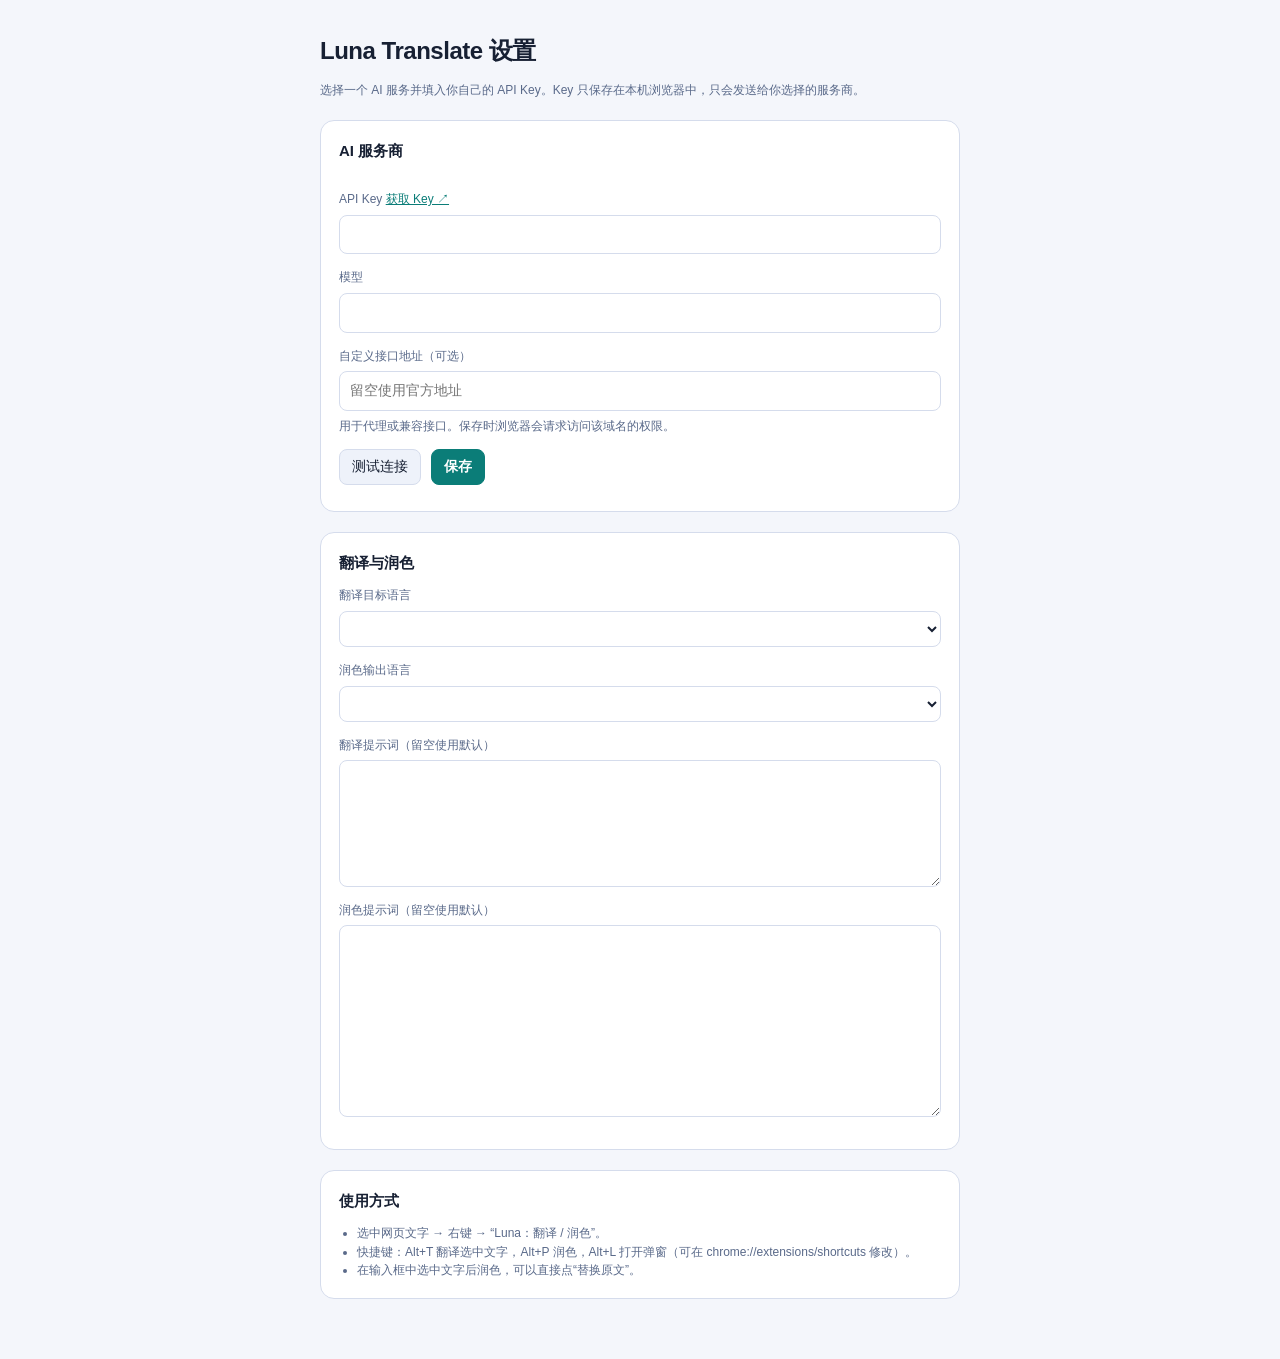
==== options.html @ a9fe971f "Initial Luna Translate Chrome extension Co-Authored-By: Claude Sonnet 5.5 <noreply@anthropic.com>" ====
<!doctype html>
<html lang="zh-CN">
<head>
  <meta charset="UTF-8" />
  <meta name="viewport" content="width=device-width, initial-scale=1.0" />
  <title>Luna Translate 设置</title>
  <link rel="stylesheet" href="ui.css" />
</head>
<body class="options">
  <main>
    <h1>Luna Translate 设置</h1>
    <p class="muted">选择一个 AI 服务并填入你自己的 API Key。Key 只保存在本机浏览器中，只会发送给你选择的服务商。</p>

    <section class="card">
      <h2>AI 服务商</h2>
      <div class="providers" id="providers" role="radiogroup" aria-label="AI 服务商"></div>

      <label class="field">
        <span>API Key <a id="keyLink" href="#" target="_blank" rel="noopener noreferrer">获取 Key ↗</a></span>
        <input id="apiKey" type="password" autocomplete="off" spellcheck="false" />
      </label>
      <label class="field">
        <span>模型</span>
        <input id="model" list="modelList" autocomplete="off" spellcheck="false" />
        <datalist id="modelList"></datalist>
      </label>
      <label class="field">
        <span>自定义接口地址（可选）</span>
        <input id="baseUrl" type="url" autocomplete="off" spellcheck="false" placeholder="留空使用官方地址" />
        <small class="muted">用于代理或兼容接口。保存时浏览器会请求访问该域名的权限。</small>
      </label>
      <div class="row">
        <button type="button" id="test">测试连接</button>
        <button type="button" class="primary" id="save">保存</button>
        <span id="status" class="muted" role="status" aria-live="polite"></span>
      </div>
    </section>

    <section class="card">
      <h2>翻译与润色</h2>
      <label class="field">
        <span>翻译目标语言</span>
        <select id="targetLanguage"></select>
      </label>
      <label class="field">
        <span>润色输出语言</span>
        <select id="polishLanguage"></select>
      </label>
      <label class="field">
        <span>翻译提示词（留空使用默认）</span>
        <textarea id="translatePrompt" rows="5"></textarea>
      </label>
      <label class="field">
        <span>润色提示词（留空使用默认）</span>
        <textarea id="polishPrompt" rows="8"></textarea>
      </label>
    </section>

    <section class="card">
      <h2>使用方式</h2>
      <ul class="muted">
        <li>选中网页文字 → 右键 → “Luna：翻译 / 润色”。</li>
        <li>快捷键：Alt+T 翻译选中文字，Alt+P 润色，Alt+L 打开弹窗（可在 chrome://extensions/shortcuts 修改）。</li>
        <li>在输入框中选中文字后润色，可以直接点“替换原文”。</li>
      </ul>
    </section>
  </main>
  <script type="module" src="options.js"></script>
</body>
</html>
---- ui.css ----
:root {
  --bg: #0b1120; --panel: #121b30; --panel-2: #17233f; --line: #26345a; --ink: #e8edf7; --muted: #8fa0c4;
  --accent: #75e6e0; --accent-ink: #06201f; --danger: #ff9a9a;
  color-scheme: dark light;
}
@media (prefers-color-scheme: light) {
  :root { --bg: #f4f6fb; --panel: #ffffff; --panel-2: #eef2fa; --line: #d5dcec; --ink: #172033; --muted: #5a6a8a; --accent: #0b7d78; --accent-ink: #ffffff; --danger: #b3261e; }
}
* { box-sizing: border-box; }
body { margin: 0; color: var(--ink); background: var(--bg); font: 14px/1.55 -apple-system, BlinkMacSystemFont, "Segoe UI", "PingFang SC", sans-serif; }
.hidden { display: none !important; }
.muted { color: var(--muted); font-size: 12px; }
button { font: inherit; color: var(--ink); background: var(--panel-2); border: 1px solid var(--line); border-radius: 8px; padding: 6px 12px; cursor: pointer; }
button:hover:not(:disabled) { border-color: var(--accent); }
button:disabled { opacity: .6; cursor: default; }
button.primary { color: var(--accent-ink); background: var(--accent); border-color: var(--accent); font-weight: 650; }
textarea, input, select { width: 100%; padding: 8px 10px; color: var(--ink); background: var(--panel); border: 1px solid var(--line); border-radius: 8px; font: inherit; }
textarea:focus, input:focus, select:focus, button:focus-visible { outline: 2px solid var(--accent); outline-offset: 1px; }
a { color: var(--accent); }

.popup { width: 380px; padding: 12px; }
.bar { display: flex; align-items: center; gap: 8px; margin-bottom: 10px; }
.bar strong { flex: 1; }
.provider-pill { padding: 1px 8px; color: var(--muted); border: 1px solid var(--line); border-radius: 999px; font-size: 11px; }
.icon-btn { padding: 2px 8px; }
.tabs { display: flex; gap: 4px; margin-bottom: 8px; }
.tab { flex: 1; }
.tab.is-active { color: var(--accent-ink); background: var(--accent); border-color: var(--accent); }
.popup textarea { min-height: 110px; resize: vertical; }
.row { display: flex; align-items: center; justify-content: space-between; gap: 10px; margin: 8px 0; }
.notice { margin: 8px 0; padding: 8px 10px; color: var(--danger); background: var(--panel); border: 1px solid var(--line); border-radius: 8px; overflow-wrap: anywhere; }
.output { max-height: 320px; overflow: auto; }
.lt-block { margin: 0 0 10px; padding: 10px 12px; border-radius: 10px; background: var(--panel-2); }
.lt-label { margin-bottom: 4px; color: var(--accent); font-size: 11px; font-weight: 650; letter-spacing: .06em; text-transform: uppercase; }
.lt-text { white-space: pre-wrap; overflow-wrap: anywhere; }
.lt-heading { margin: 8px 0 6px; font-size: 13px; }
.lt-actions { display: flex; gap: 8px; margin-top: 8px; }
.lt-action { padding: 2px 10px; font-size: 12px; }

.options main { max-width: 680px; margin: 0 auto; padding: 32px 20px 60px; }
.options h1 { margin: 0 0 6px; font-size: 24px; letter-spacing: -.02em; }
.options h2 { margin: 0 0 12px; font-size: 15px; }
.card { margin-top: 20px; padding: 18px; background: var(--panel); border: 1px solid var(--line); border-radius: 14px; }
.field { display: grid; gap: 6px; margin-bottom: 14px; }
.field > span { font-size: 12px; color: var(--muted); }
.providers { display: flex; flex-wrap: wrap; gap: 8px; margin-bottom: 16px; }
.provider-option.is-active { color: var(--accent-ink); background: var(--accent); border-color: var(--accent); font-weight: 650; }
.options .row { justify-content: flex-start; }
.options ul { margin: 0; padding-left: 18px; }
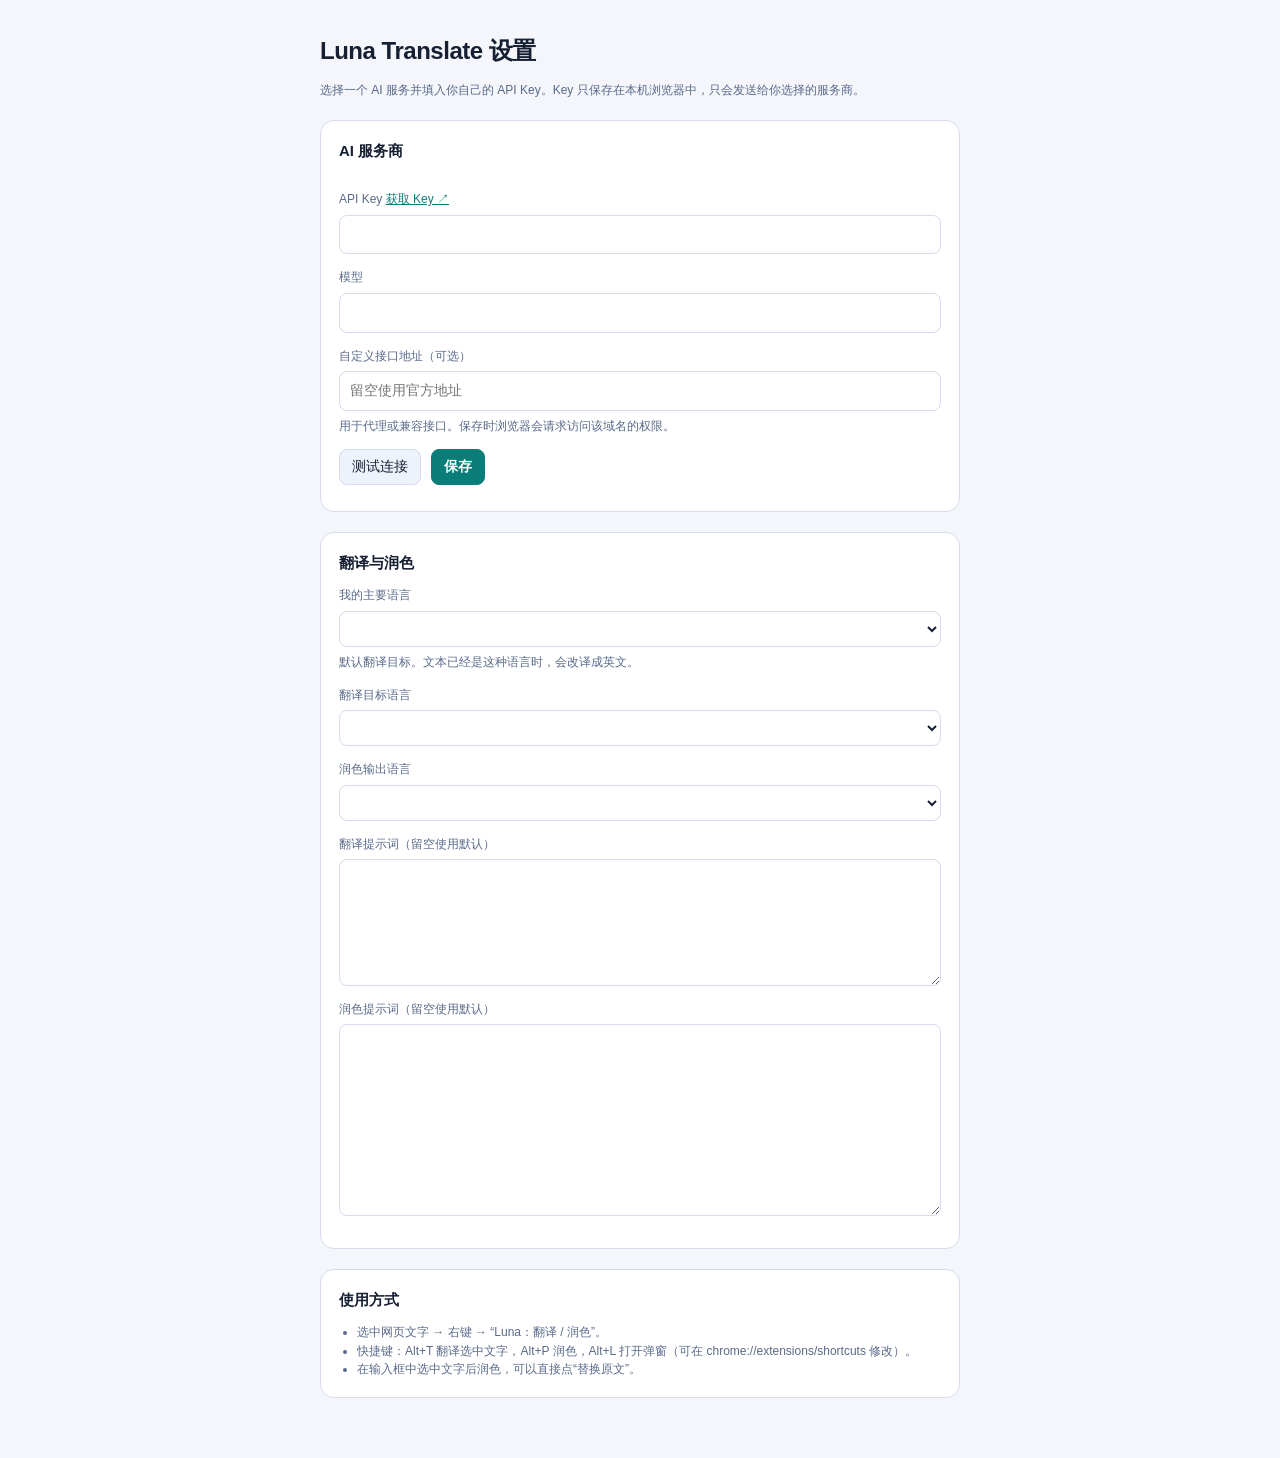
==== commit f5f6898b: "Make default prompts language-agnostic Add a primary-language setting; translate defaults to it (or " ====
--- a/options.html
+++ b/options.html
@@ -39,6 +39,11 @@
     <section class="card">
       <h2>翻译与润色</h2>
       <label class="field">
+        <span>我的主要语言</span>
+        <select id="primaryLanguage"></select>
+        <small class="muted">默认翻译目标。文本已经是这种语言时，会改译成英文。</small>
+      </label>
+      <label class="field">
         <span>翻译目标语言</span>
         <select id="targetLanguage"></select>
       </label>
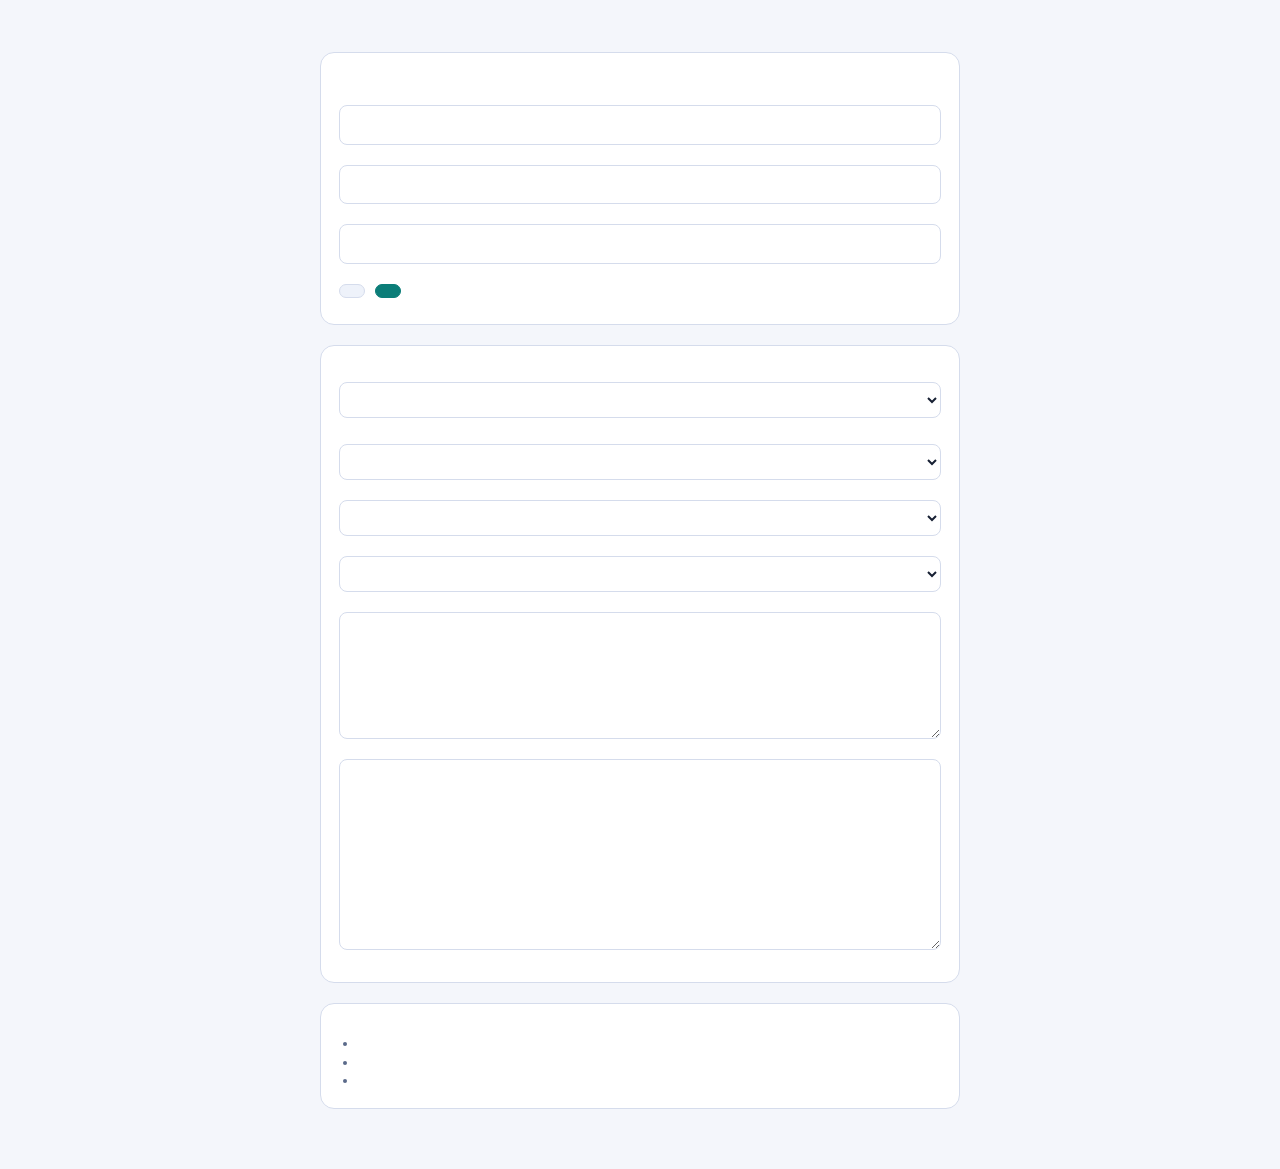
==== commit 95fd5e8c: "Localize the extension UI (en, zh_CN, zh_TW) following the browser language Co-Authored-By: Claude S" ====
--- a/options.html
+++ b/options.html
@@ -1,72 +1,76 @@
 <!doctype html>
-<html lang="zh-CN">
+<html>
 <head>
   <meta charset="UTF-8" />
   <meta name="viewport" content="width=device-width, initial-scale=1.0" />
-  <title>Luna Translate 设置</title>
+  <title>Luna Translate</title>
   <link rel="stylesheet" href="ui.css" />
 </head>
 <body class="options">
   <main>
-    <h1>Luna Translate 设置</h1>
-    <p class="muted">选择一个 AI 服务并填入你自己的 API Key。Key 只保存在本机浏览器中，只会发送给你选择的服务商。</p>
+    <h1 data-i18n="optPageTitle"></h1>
+    <p class="muted" data-i18n="optIntro"></p>
 
     <section class="card">
-      <h2>AI 服务商</h2>
-      <div class="providers" id="providers" role="radiogroup" aria-label="AI 服务商"></div>
+      <h2 data-i18n="optProvider"></h2>
+      <div class="providers" id="providers" role="radiogroup" data-i18n-label="optProvider"></div>
 
       <label class="field">
-        <span>API Key <a id="keyLink" href="#" target="_blank" rel="noopener noreferrer">获取 Key ↗</a></span>
+        <span><span data-i18n="optApiKey"></span> <a id="keyLink" href="#" target="_blank" rel="noopener noreferrer" data-i18n="optGetKey"></a></span>
         <input id="apiKey" type="password" autocomplete="off" spellcheck="false" />
       </label>
       <label class="field">
-        <span>模型</span>
+        <span data-i18n="optModel"></span>
         <input id="model" list="modelList" autocomplete="off" spellcheck="false" />
         <datalist id="modelList"></datalist>
       </label>
       <label class="field">
-        <span>自定义接口地址（可选）</span>
-        <input id="baseUrl" type="url" autocomplete="off" spellcheck="false" placeholder="留空使用官方地址" />
-        <small class="muted">用于代理或兼容接口。保存时浏览器会请求访问该域名的权限。</small>
+        <span data-i18n="optBaseUrl"></span>
+        <input id="baseUrl" type="url" autocomplete="off" spellcheck="false" data-i18n-placeholder="optBaseUrlPlaceholder" />
+        <small class="muted" data-i18n="optBaseUrlHelp"></small>
       </label>
       <div class="row">
-        <button type="button" id="test">测试连接</button>
-        <button type="button" class="primary" id="save">保存</button>
+        <button type="button" id="test" data-i18n="optTest"></button>
+        <button type="button" class="primary" id="save" data-i18n="optSave"></button>
         <span id="status" class="muted" role="status" aria-live="polite"></span>
       </div>
     </section>
 
     <section class="card">
-      <h2>翻译与润色</h2>
+      <h2 data-i18n="optSectionLang"></h2>
       <label class="field">
-        <span>我的主要语言</span>
+        <span data-i18n="optPrimary"></span>
         <select id="primaryLanguage"></select>
-        <small class="muted">默认翻译目标。文本已经是这种语言时，会改译成英文。</small>
+        <small class="muted" data-i18n="optPrimaryHelp"></small>
       </label>
       <label class="field">
-        <span>翻译目标语言</span>
+        <span data-i18n="optSecondary"></span>
+        <select id="secondaryLanguage"></select>
+      </label>
+      <label class="field">
+        <span data-i18n="optTarget"></span>
         <select id="targetLanguage"></select>
       </label>
       <label class="field">
-        <span>润色输出语言</span>
+        <span data-i18n="optPolishLang"></span>
         <select id="polishLanguage"></select>
       </label>
       <label class="field">
-        <span>翻译提示词（留空使用默认）</span>
+        <span data-i18n="optTranslatePrompt"></span>
         <textarea id="translatePrompt" rows="5"></textarea>
       </label>
       <label class="field">
-        <span>润色提示词（留空使用默认）</span>
+        <span data-i18n="optPolishPrompt"></span>
         <textarea id="polishPrompt" rows="8"></textarea>
       </label>
     </section>
 
     <section class="card">
-      <h2>使用方式</h2>
+      <h2 data-i18n="optUsage"></h2>
       <ul class="muted">
-        <li>选中网页文字 → 右键 → “Luna：翻译 / 润色”。</li>
-        <li>快捷键：Alt+T 翻译选中文字，Alt+P 润色，Alt+L 打开弹窗（可在 chrome://extensions/shortcuts 修改）。</li>
-        <li>在输入框中选中文字后润色，可以直接点“替换原文”。</li>
+        <li data-i18n="optUsage1"></li>
+        <li data-i18n="optUsage2"></li>
+        <li data-i18n="optUsage3"></li>
       </ul>
     </section>
   </main>
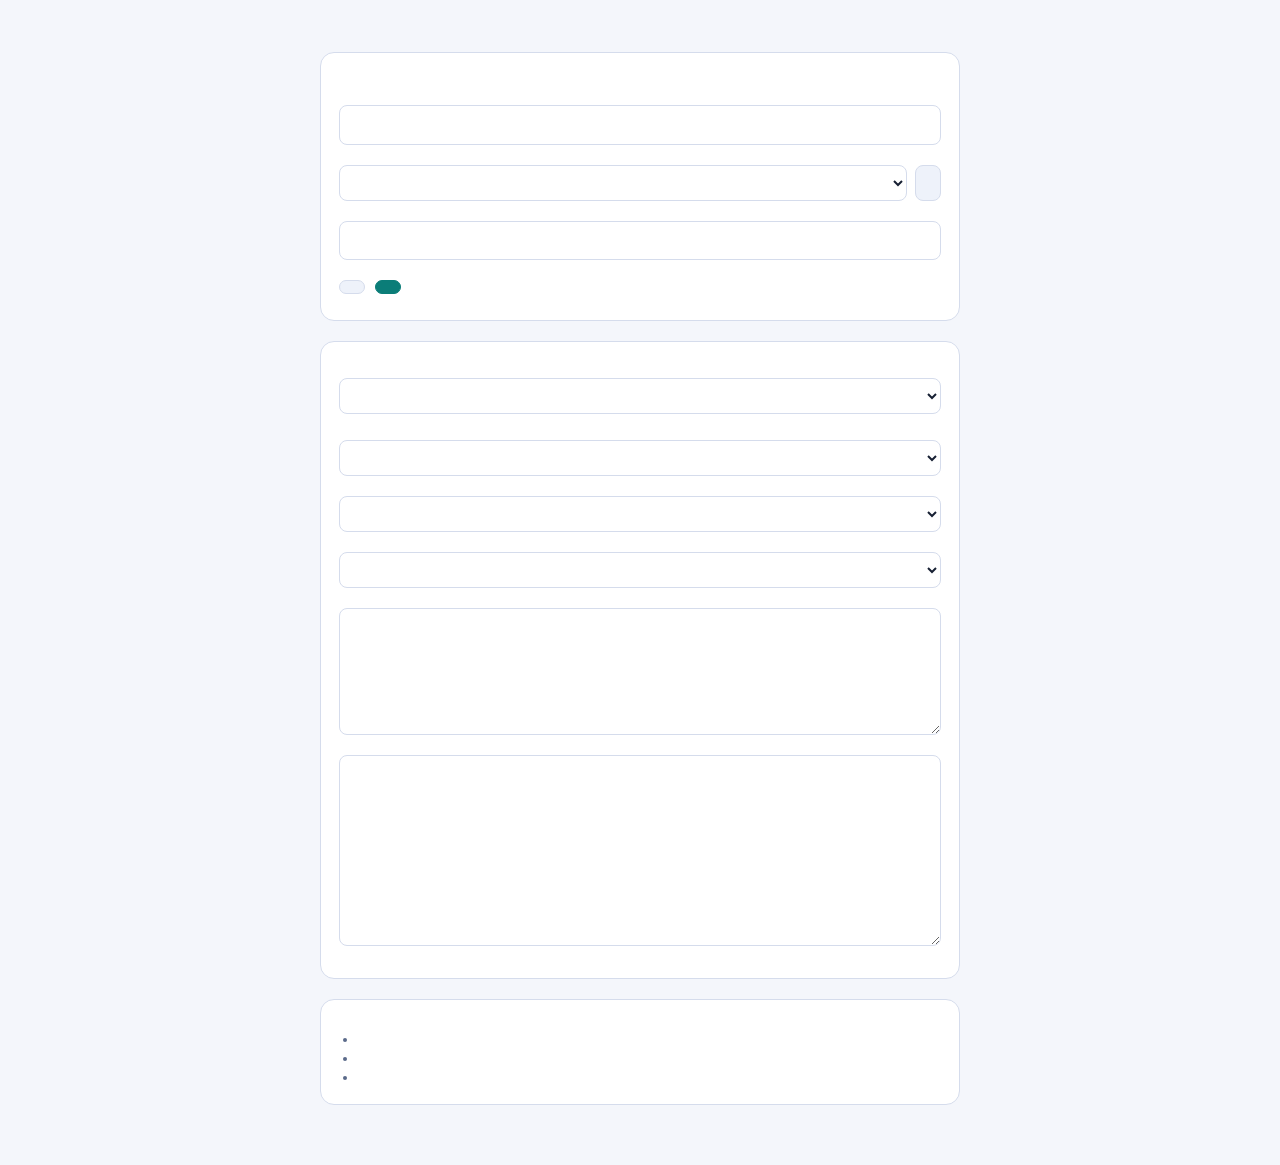
==== commit 47062a02: "Newer model lists, model dropdown, and live model refresh from each provider Co-Authored-By: Claude " ====
--- a/options.html
+++ b/options.html
@@ -19,11 +19,14 @@
         <span><span data-i18n="optApiKey"></span> <a id="keyLink" href="#" target="_blank" rel="noopener noreferrer" data-i18n="optGetKey"></a></span>
         <input id="apiKey" type="password" autocomplete="off" spellcheck="false" />
       </label>
-      <label class="field">
+      <div class="field">
         <span data-i18n="optModel"></span>
-        <input id="model" list="modelList" autocomplete="off" spellcheck="false" />
-        <datalist id="modelList"></datalist>
-      </label>
+        <div class="model-row">
+          <select id="modelSelect" data-i18n-label="optModel"></select>
+          <button type="button" id="refreshModels" data-i18n="optRefreshModels"></button>
+        </div>
+        <input id="model" class="hidden" autocomplete="off" spellcheck="false" data-i18n-placeholder="optModelCustomPlaceholder" />
+      </div>
       <label class="field">
         <span data-i18n="optBaseUrl"></span>
         <input id="baseUrl" type="url" autocomplete="off" spellcheck="false" data-i18n-placeholder="optBaseUrlPlaceholder" />
--- a/ui.css
+++ b/ui.css
@@ -22,7 +22,8 @@
 .bar { display: flex; align-items: center; gap: 8px; margin-bottom: 10px; }
 .bar strong { flex: 1; }
 .provider-pill { padding: 1px 8px; color: var(--muted); border: 1px solid var(--line); border-radius: 999px; font-size: 11px; }
-.icon-btn { padding: 2px 8px; }
+.icon-btn { display: grid; place-items: center; width: 32px; height: 32px; padding: 0; color: var(--muted); background: transparent; border-color: transparent; }
+.icon-btn:hover:not(:disabled) { color: var(--accent); border-color: var(--line); }
 .tabs { display: flex; gap: 4px; margin-bottom: 8px; }
 .tab { flex: 1; }
 .tab.is-active { color: var(--accent-ink); background: var(--accent); border-color: var(--accent); }
@@ -47,3 +48,7 @@
 .provider-option.is-active { color: var(--accent-ink); background: var(--accent); border-color: var(--accent); font-weight: 650; }
 .options .row { justify-content: flex-start; }
 .options ul { margin: 0; padding-left: 18px; }
+
+.kbd { margin-left: 4px; padding: 0 5px; border: 1px solid currentColor; border-radius: 4px; font: inherit; font-size: 11px; opacity: .7; }
+.model-row { display: flex; gap: 8px; }
+.model-row select { flex: 1; min-width: 0; }
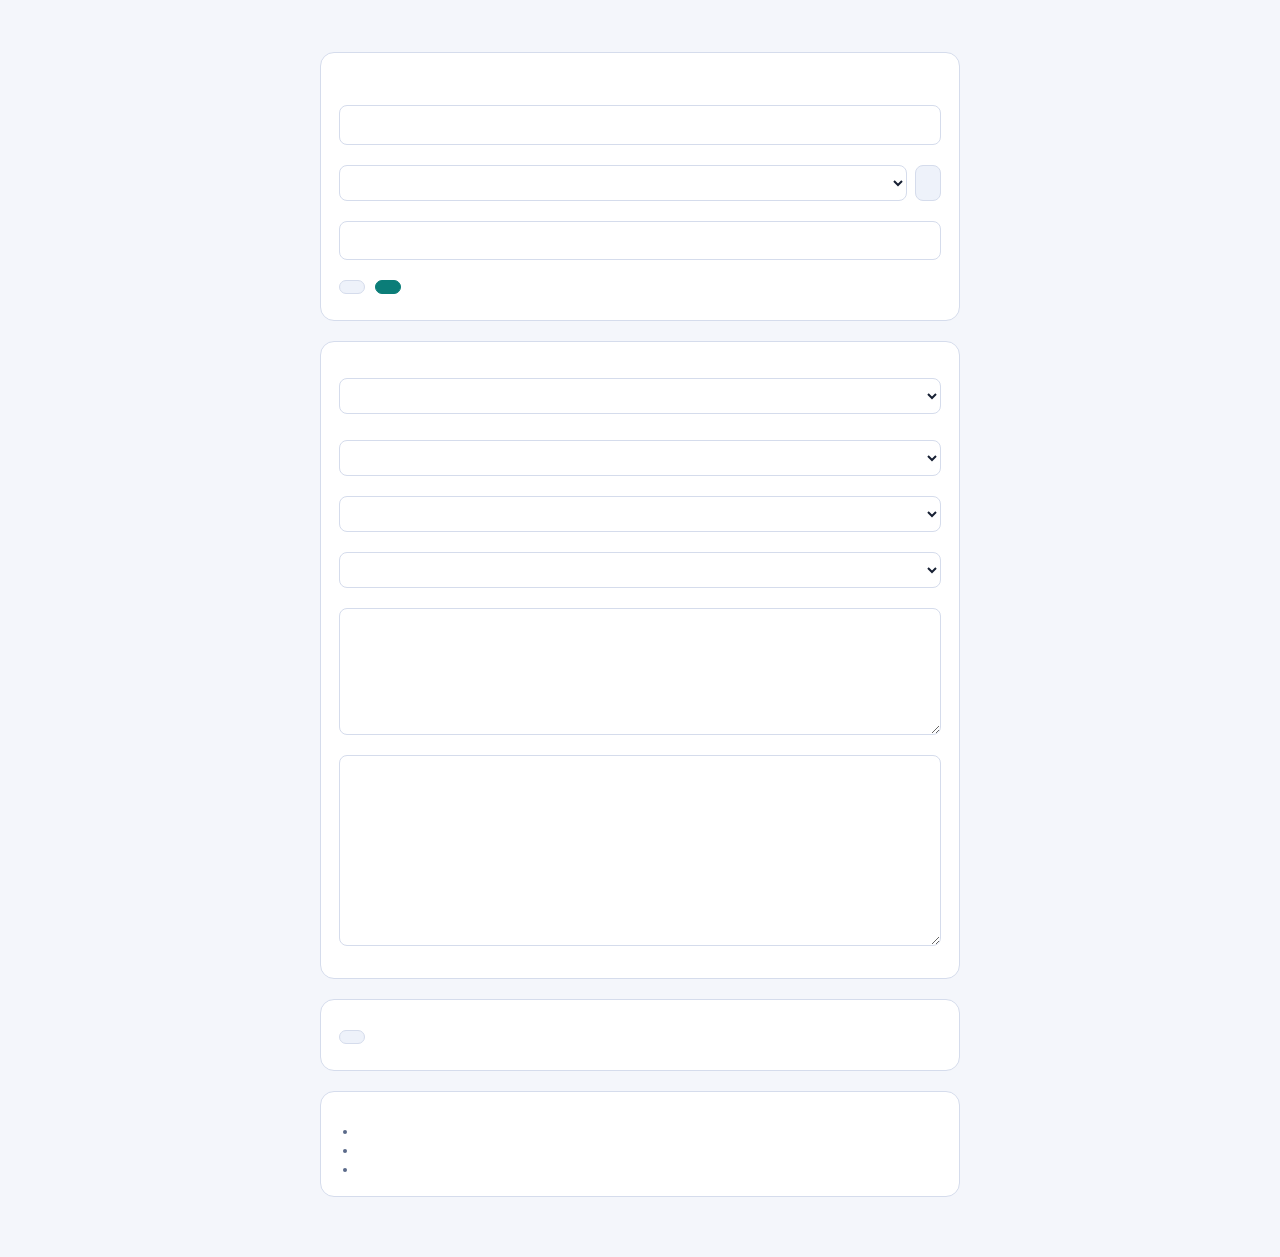
==== commit be509d53: "Harden key handling: https-only endpoints, no redirects, key scrubbing, CSP, delete-all-data Co-Auth" ====
--- a/options.html
+++ b/options.html
@@ -69,6 +69,12 @@
     </section>
 
     <section class="card">
+      <h2 data-i18n="optPrivacy"></h2>
+      <p class="muted" data-i18n="optPrivacyText"></p>
+      <div class="row"><button type="button" id="clearData" data-i18n="optClear"></button></div>
+    </section>
+
+    <section class="card">
       <h2 data-i18n="optUsage"></h2>
       <ul class="muted">
         <li data-i18n="optUsage1"></li>
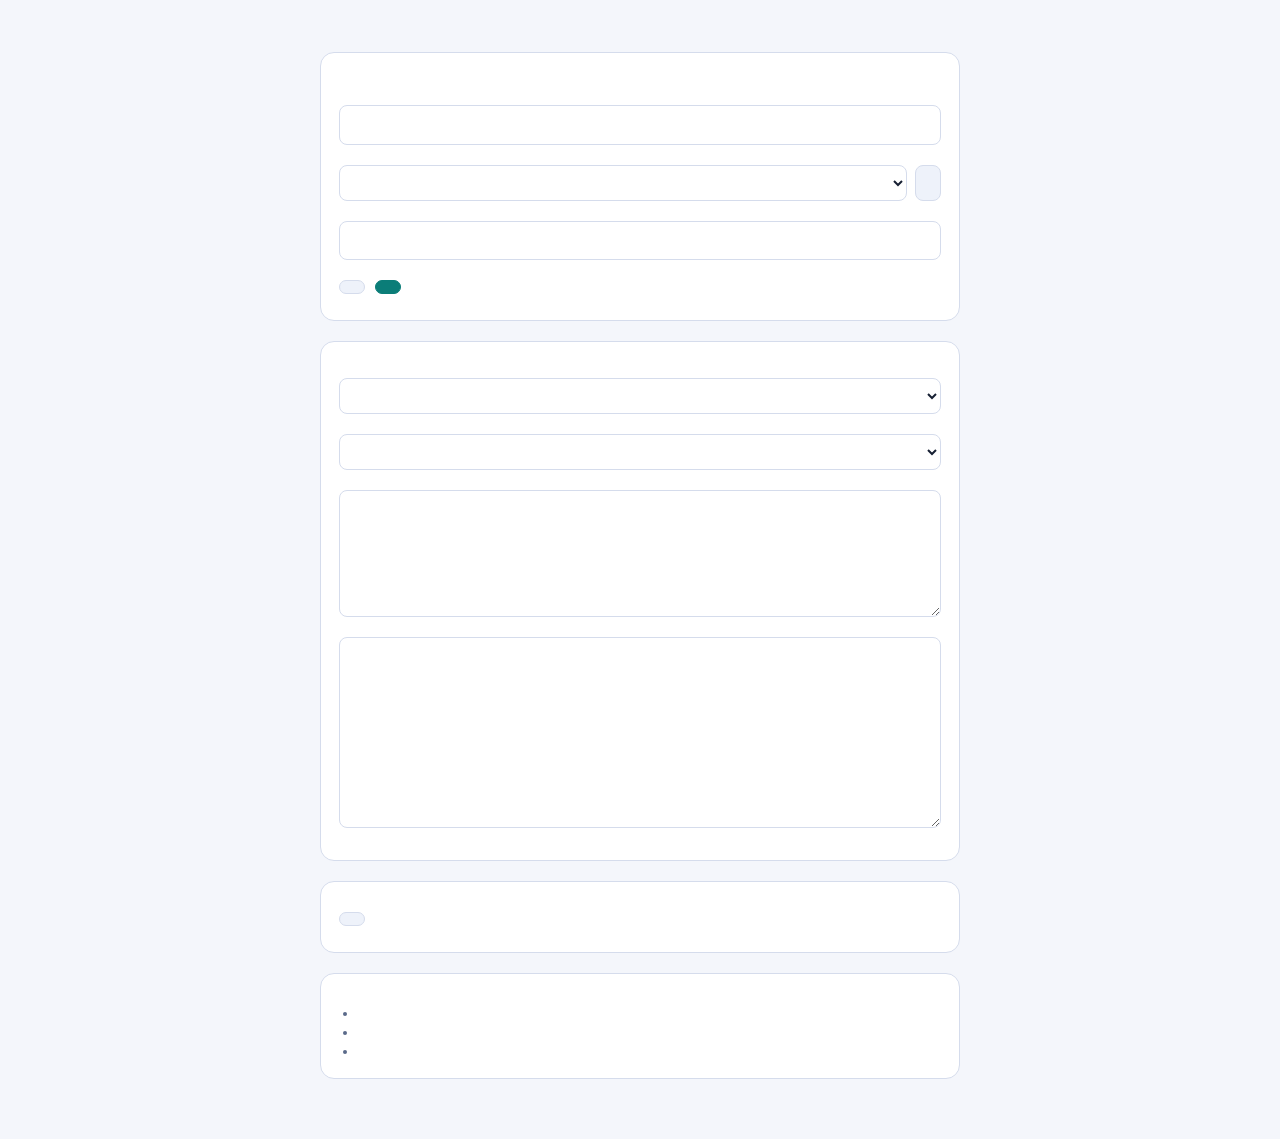
==== commit a3923af5: "Remove main/second language settings; auto target follows the browser language Co-Authored-By: Claud" ====
--- a/options.html
+++ b/options.html
@@ -42,15 +42,6 @@
     <section class="card">
       <h2 data-i18n="optSectionLang"></h2>
       <label class="field">
-        <span data-i18n="optPrimary"></span>
-        <select id="primaryLanguage"></select>
-        <small class="muted" data-i18n="optPrimaryHelp"></small>
-      </label>
-      <label class="field">
-        <span data-i18n="optSecondary"></span>
-        <select id="secondaryLanguage"></select>
-      </label>
-      <label class="field">
         <span data-i18n="optTarget"></span>
         <select id="targetLanguage"></select>
       </label>
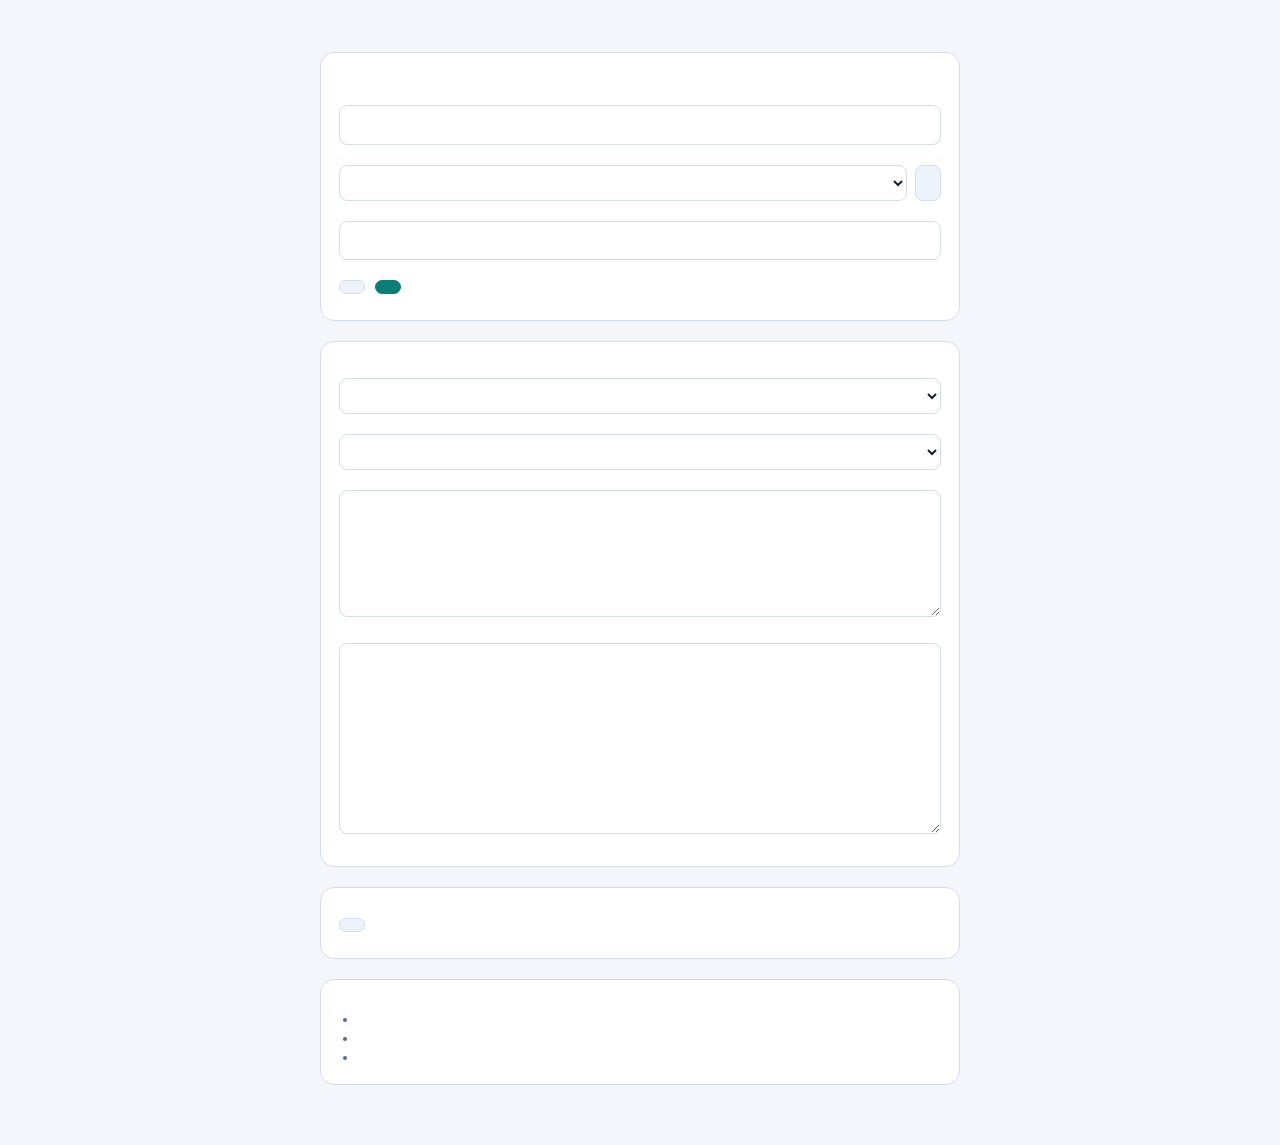
==== commit 598ede65: "Translate prompt: dictionary-style entry written in the user's translate target Adds {{target}}/{{ot" ====
--- a/options.html
+++ b/options.html
@@ -52,6 +52,7 @@
       <label class="field">
         <span data-i18n="optTranslatePrompt"></span>
         <textarea id="translatePrompt" rows="5"></textarea>
+        <small class="muted" data-i18n="optPromptTokens"></small>
       </label>
       <label class="field">
         <span data-i18n="optPolishPrompt"></span>
--- a/ui.css
+++ b/ui.css
@@ -33,7 +33,11 @@
 .output { max-height: 320px; overflow: auto; }
 .lt-block { margin: 0 0 10px; padding: 10px 12px; border-radius: 10px; background: var(--panel-2); }
 .lt-label { margin-bottom: 4px; color: var(--accent); font-size: 11px; font-weight: 650; letter-spacing: .06em; text-transform: uppercase; }
-.lt-text { white-space: pre-wrap; overflow-wrap: anywhere; }
+.lt-text { overflow-wrap: anywhere; }
+.lt-line { margin: 2px 0; }
+.lt-line strong { color: var(--accent); font-weight: 650; }
+.lt-bullet { position: relative; padding-left: 14px; }
+.lt-bullet::before { content: ""; position: absolute; left: 2px; top: .66em; width: 4px; height: 4px; border-radius: 50%; background: var(--faint); }
 .lt-heading { margin: 8px 0 6px; font-size: 13px; }
 .lt-actions { display: flex; gap: 8px; margin-top: 8px; }
 .lt-action { padding: 2px 10px; font-size: 12px; }
